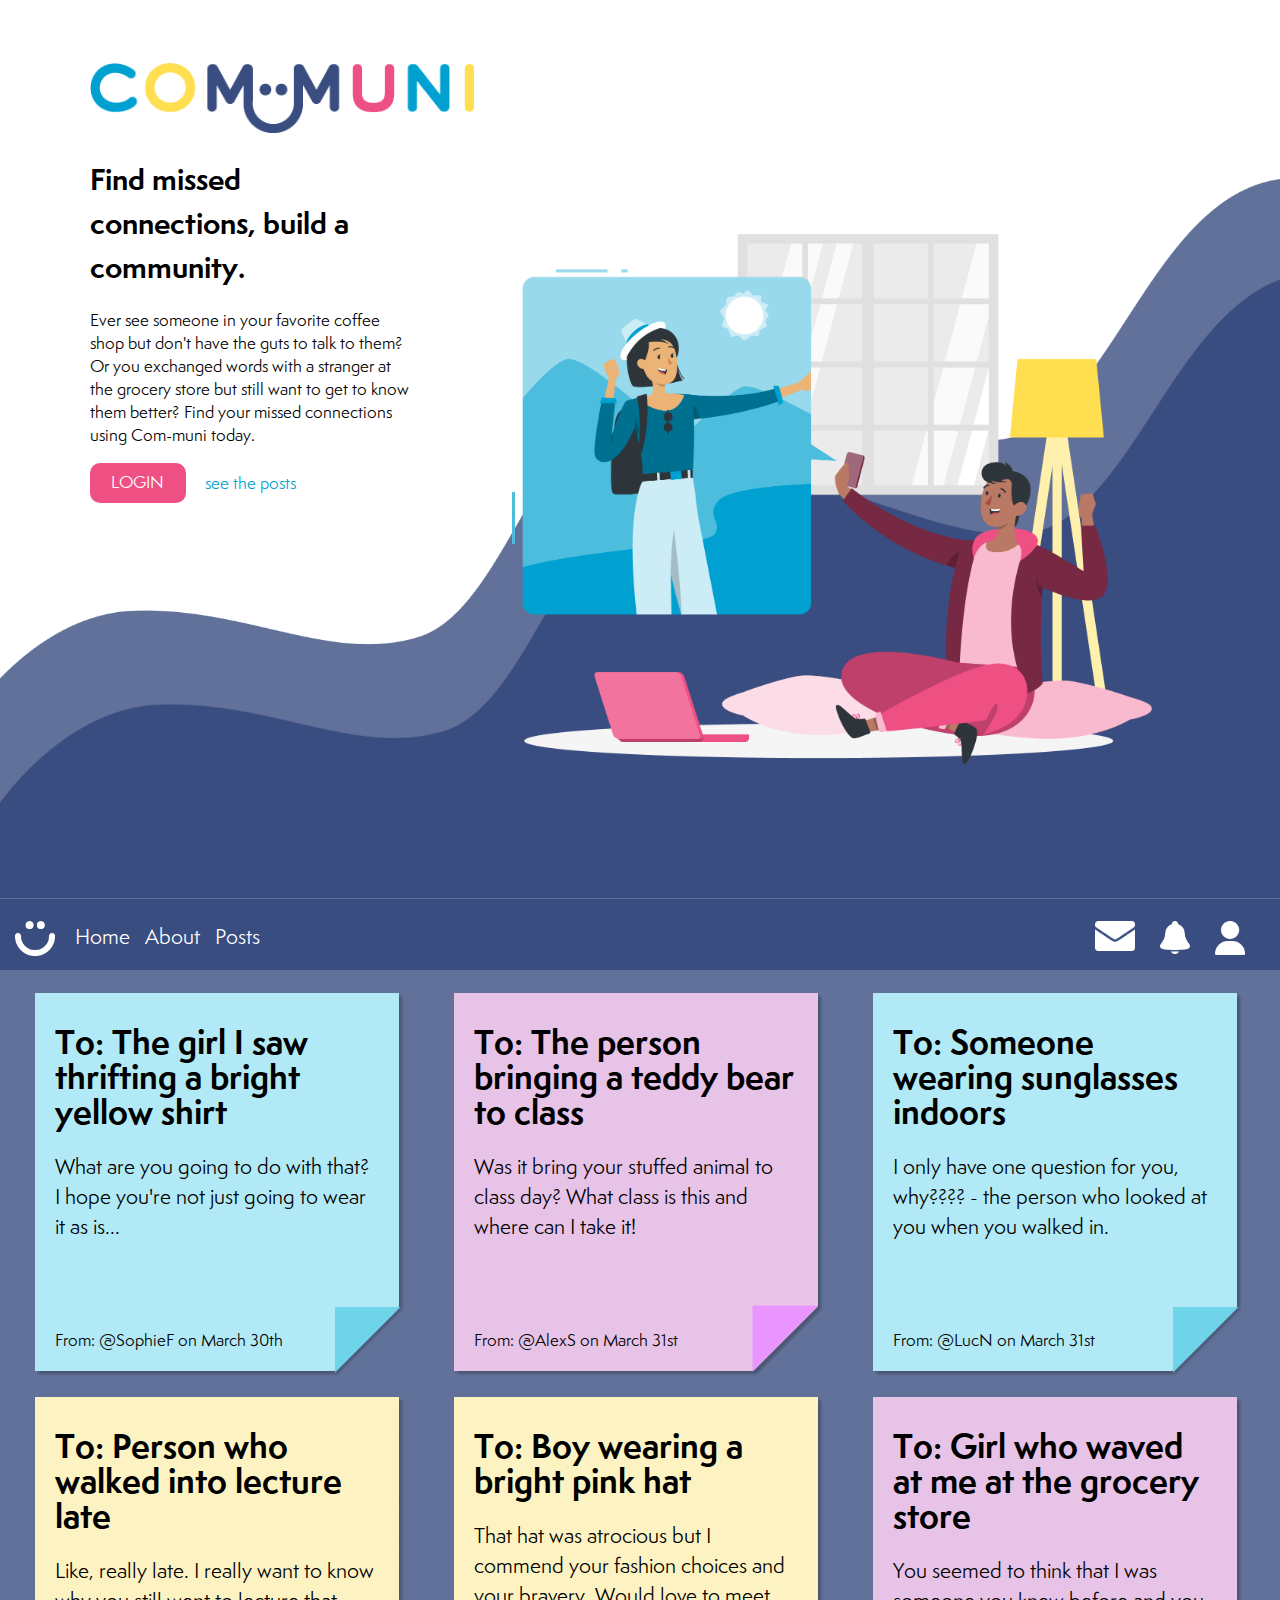
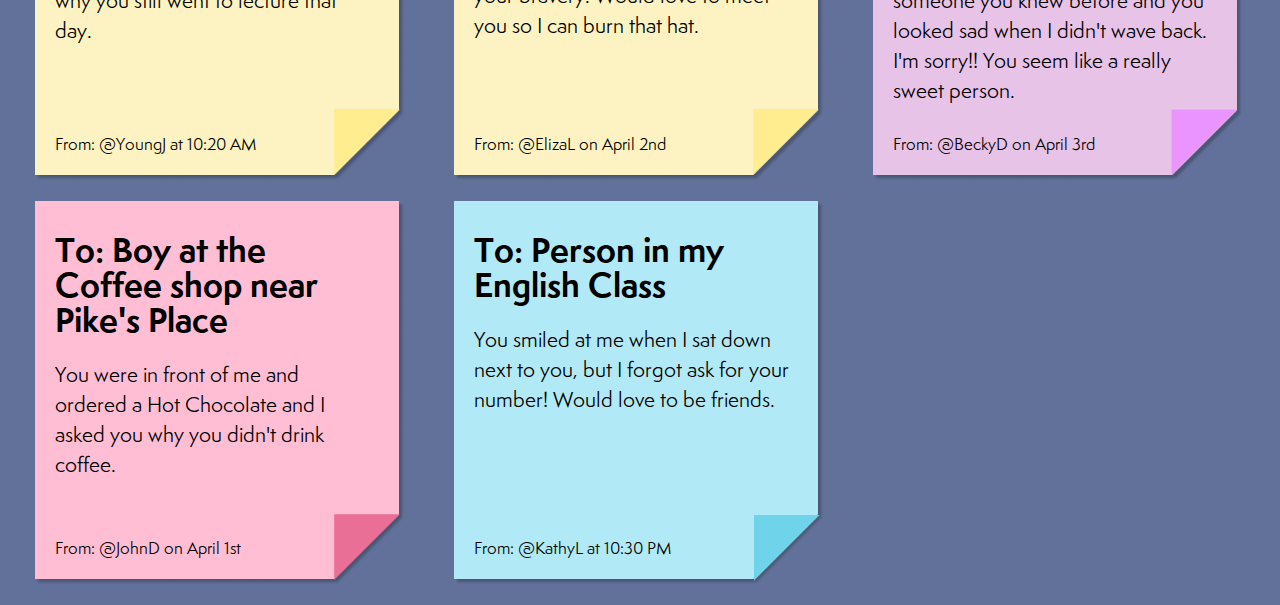
==== index.html @ 44577eff "made it so u can kinda post things!" ====
<!DOCTYPE html>
<html>

<head>
    <!--
            SWEHACKS 22 Project 
            Communi: Find your missed connection!
        -->
    <meta charset="UFT-8" />
</head>
<title>Com-muni</title>
<meta name="viewport" content="width=device-width, initial-scale=1">
<link href="style.css" rel="stylesheet">
<link rel="icon" href="assets/Icon.png" sizes="16x16" type="image/png">
</head>

<body>
    <div class="landing">
        <img class="wave" src="assets/Asset 3Wave.png">
        <img class="people" src="assets/Landing@4x.png">
        <div class="landing-side">
            <img class="logo" src="assets/Asset 1color.png">
            <h1 class="tagline">
                Find missed connections, build a community.
            </h1>
            
            <p class="blurb">Ever see someone in your favorite coffee shop
                but don't have the guts to talk to them?
                Or you exchanged words with a stranger at the grocery store
                but still want to get to know them better? Find your missed
                connections using Com-muni today.</p>
            <button class="login" onclick="window.location.href='login.html';">LOGIN</button>
            <a href="#postspage">see the posts</a>
        </div>
    </div>

    <div class="postspage" id="postspage">
        <nav id="navbar">
            <ul class="left">
                <li><img id="smiley" src="assets/Smiley White.png" width="40px" height="auto" /></li>
                <li><a href="index.html">Home</a></li>
                <li><a href="about.html">About</a></li>
                <li><a href="#postpage">Posts</a></li>
            </ul>
            <ul class="right">
                <li><a href = "login.html"><img id ="profile" src="assets/User White.png" width="30px" /></a></li>
                <li><img id="notifs" src="assets/Bell White.png" width="30px" /></li>
                <li><img id="mail" src="assets/Asset 3mail.png" width = "40px"/></li>
            </ul>
        </nav>
        </br>

        <div class = "createpostbox">
            <img id = "close" onclick="location.reload();"src="assets/X White.png" width="30px">
            <div class = postext>
                <div class = header>To:</div>
                    <textarea class = "textareaheader" id="textareahead" rows="2" placeholder="Dedicate your message here..."></textarea>
                <textarea class = "textareabody" id="textareabody" rows="4" cols="40" placeholder="Talk about your experiences, why do you want to meet them?"></textarea>
                <button id="postbtn">POST</button>
            </div>
        </div>
        <div class = "actualposts">
        </div>
        
        <img id="createpost" onclick="createpost();" src="assets/Asset 1Icons.png" width="70px">
        <div class = "colorbuttons">
            <img onclick="postcolor('pink');" src="assets/Ellipse 2Color Dots.png" id="pinkico">
            <img onclick="postcolor('purple');" src="assets/Ellipse 3Color Dots.png" id="purpleico">
            <img onclick="postcolor('yellow');" src="assets/Ellipse 4Color Dots.png" id="yellowico">
            <img onclick="postcolor('blue');" src="assets/Ellipse 5Color Dots.png" id="blueico">
        </div>
        
    </div>
</body>
<script src = "data.js"></script>
<script>

    function addPost( thread ){
        var container = document.querySelector('.actualposts');
        var html = `
        <div class="postbox" id=${thread.color}>
            <div class="postext">
                <h1 class="posthead">
                    To: ${thread.title}
                </h1>
                <p class="text">
                    ${thread.text}
                </p>
                <div class = "username">
                From: 
                <span class="usertag">${thread.author}</span>
                <span class="timestamp">${thread.timestamp}</span>
                <br>
                <br>
                </div>
            </div>
        </div>
        ` 
        container.insertAdjacentHTML('afterbegin', html);
    }

    var container = document.querySelector('.postspage');
    for( let thread of threads ){
        addPost(thread);
    }
   

    // When the user scrolls the page, execute myFunction
    window.onscroll = function () { myFunction() };

    // Get the navbar
    var navbar = document.getElementById("navbar");
    var postbtn = document.getElementById("createpost");
    console.log(postbtn)

    // Get the offset position of the navbar
    var sticky = navbar.offsetTop;
    console.log(sticky)

    // Add the sticky class to the navbar when you reach its scroll position. Remove "sticky" when you leave the scroll position
    function myFunction() {
        if( document.body.scrollTop > 20 || document.documentElement.scrollTop > 20 ){
            postbtn.style.visibility = "visible";
        } else{
            postbtn.style.visibility = "hidden";
        }
        if (window.pageYOffset >= (sticky + 10)) {
            navbar.classList.add("sticky")
        } else {
            navbar.classList.remove("sticky");
        }
    }

    function createpost(){
        document.getElementById("purpleico").style.display="initial";
        document.getElementById("pinkico").style.display="initial";
        document.getElementById("blueico").style.display="initial";
        document.getElementById("yellowico").style.display="initial";

    }

    function postcolor(color){
        const postcollect = document.getElementsByClassName("createpostbox");
        var postbox = postcollect.item(0);
        postbtn.src = "assets/Asset 2Icons.png"
        postbox.id = color;
        postbox.style.display = "initial";
        let btn = document.getElementById('postbtn');
        btn.addEventListener('click', function()
        {
            var title = document.getElementById("textareahead");
            var txt = document.getElementById("textareabody");
            var post = {
                title: title.value,
                text: txt.value,
                author: "Anonymous",
                color: color,
                timestamp: Date.now().toLocaleString()
            }
            addPost(post);
        }
        )
    }

    function closeelements(){
        document.getElementById("purpleico").style.display="none";
        document.getElementById("pinkico").style.display="none";
        document.getElementById("blueico").style.display="none";
        document.getElementById("yellowico").style.display="none";
    }
</script>

</html>
---- style.css ----
@font-face {
    font-family: SemplicitaProB;
    src: url("semplicitapro/SemplicitaPro-Bold.otf");
    font-style: bold;
}

@font-face {
    font-family: SemplicitaPro;
    src: url("semplicitapro/SemplicitaPro-BoldItalic.otf");
    font-style: bold;
    font-style: italic;
}

@font-face {
    font-family: SemplicitaPro;
    src: url("semplicitapro/SemplicitaPro-Italic.otf");
    font-style: italic;
}

@font-face {
    font-family: SemplicitaPro;
    src: url("semplicitapro/SemplicitaPro.otf");
    font-style: normal;
    
}

*{
    font-family: 'SemplicitaPro', sans-serif;
    font-style: normal;
    list-style: none;
    padding: 0;
}

body{
    display: block;
    width: 100%;
    background-color: #3A4D80;
    margin-top: 0;
    margin-bottom: 0;
    margin-left: 0;
    margin-right: 0;
}

#navbar{
    position: sticky;
    width: 100%;
    padding-top: 5px;
    padding-bottom: 25px;
    color:white;
    background-color: #3A4D80; 
    transition: top 0.3s;
    height: 40px;
}

#navbar .right{
    margin-right: 25px;
}

#navbar li{
    display: block;
    text-align: center;
    text-decoration: none;
    padding-left: 15px;
    color: white;
}

#navbar a{
    color:white;
    text-decoration: none;
    margin-top: 5px;
    font-size: 20px;
}

#navbar .left li{
    float: left;
}

#navbar .right li{
    float: right;
    padding-right: 10px;
}

.landing{
    top: -1px;
    position: relative;
    height: 100vh;
    background-color: white;
}

.landing-side{
    position: absolute;
    margin-left: 7%;
    padding-top: 5%;
    width:25vw;
    z-index: 1;
}

.landing-side h1{
    font-family: 'SemplicitaProB';
    font-size: 1.75em;
}

.wave{
    width: 100%;
    height: 80%;
    position: absolute;
    bottom: 0px;
    left: 0px;
    z-index: 0;
}

.people{
    position: absolute;
    width: 50vw;
    right: 10vw;
    max-width: 800px;
    bottom: 15vh;
}

.logo{
    width: 30vw;
}

.login{
    background-color: #EF5084;
    width: 6em;
    border: none;
    height: 2.5em;
    border-radius: 10px;
    font-size:1em;
    font-family: 'SemplicitaPro';
    color: white;
    margin-right: 15px;
}

.landing-side a{
    color: #00A1D0;
    text-decoration: none;
}

.postspage{
    background-color: #617199;
    overflow: auto;
}   

.posts{
    background-color: #617199;
}

.postbox{
    position: relative;
    float: left;
    margin-left: 35px;
    margin-bottom: 20px;
    width: 30vw;
    height: 30vw;
    z-index: 0;
}

.postbox .postext{
    width: 25vw;
    margin-left: 20px;
    padding-top: 10px;
}

.postbox .username{
    position: absolute;
    bottom: 2px;
}

.postbox .posthead{
    font-size:2em;
    font-family: 'SemplicitaProB';
    line-height: 35px;
}

.postbox .text{
    font-size:1.25em;
}


.sticky {
    position: fixed !important;
    top:0 !important;
    background-color: #3A4D80;
    z-index: 1;
    transition: top, 0.5s;
}

#smiley {
    padding-bottom: 10px;
    padding-right: 5px;
}

.loginscreen{
    position: absolute;
    background-color: white;
    width: 35vw;
    left:10vw;
    top:14vh;
    padding-bottom: 30px;
    border-radius: 40px;
    box-shadow: 4px 4px 20px 10px rgba(0, 0, 0, 0.25);
}

.loginimage{
    position: absolute;
    width: 50vw;
    max-width: 800px;
    bottom: 5vh;
    right: 0;

}

.logintext{
    margin-left: 30px;
}

.loginbody{
    background-color: #617199;
}

.loginscreen .title h1 {
    padding-top: 30px;
    font-family: 'SemplicitaProB';
    line-height: 10px;
}

.loginscreen .email h2, .loginscreen .password h2 {
    font-family: 'SemplicitaProB';
    font-size: 1em;
    line-height: 10px;
    padding-top: 15px ;
}

.loginscreen .email input[type="text" i], .password input[type="password"]{
    width: 28vw;
    border-color: white;
    box-shadow: inset 1px 1px 4px rgba(0, 0, 0, 0.15);
    border-radius: 4px;
    height: 30px;
}

.loginscreen .rememberme {
    padding-top: 10px;
    font-size: 14px;
}

.loginscreen .loginbutton {
    font-family: 'SemplicitaProB';
    width: 28vw;
    text-align: center;
    background-color: #EF5084;
    color:white;
    border-radius: 2;
    border: none;
    height: 40px;
}

::placeholder{
    padding-left:10px;
}

.loginscreen .title a{
    color:#EF5084;
    text-decoration: none;
    font-family: 'SemplicitaProB';
}

.loginscreen .password a {
    color:#EF5084;
    text-decoration: none;
    text-align: right;
    padding-left: 5px;
    font-size:12px;
}

.loginbody .close {
    position:absolute;
    top:50px;
    left:50px;
    width: 3vw;
}

.aboutbody{
    background-color: #617199;
    height: 80vh;
}

.navbarabout{
    padding-top: 0px !important;
    padding-bottom: 20px !important;
    height: 35px !important;
}

.aboutbody .abouttitle h1{
    font-family: 'SemplicitaProB';
    font-size: 2.5em;
    color: white;
}

.aboutbody .abouttext p{
    color:white;
}

.aboutblurb{
    position: relative;
    width:35vw;
    margin-left: 6vw;
    padding-top: 5vh;
}

.abouttext a {
    color:#EF5084;
    text-decoration: none;
}

.aboutpeople{
    position: absolute;
    width: 42vw;
    right: 10vw;
    max-width: 550px;
    top:20vh;
}

#blue{
    background-image: url("assets/Asset 1Blue.png");
    background-size: contain;
    background-repeat: no-repeat;
}

#purple{
    background-image: url("assets/Asset 3Purple.png");
    background-size: contain;
    background-repeat: no-repeat;
}

#pink{
    background-image: url("assets/Asset 1Pink.png");
    background-size: contain;
    background-repeat: no-repeat;
}

#yellow{
    background-image: url("assets/Asset 2Yellow.png");
    background-size: contain;
    background-repeat: no-repeat;
}

#createpost{
    visibility: hidden;
    position: fixed;
    bottom:25px;
    right:20px;
}


.createpostbox{
    display: none;
    position: relative;
    float: left;
    margin-left: 35px;
    margin-bottom: 20px;
    width: 30vw;
    height: 30vw;
    z-index: 0;
    transition: top 0.5s;
}

.createpostbox .postext{
    margin-left: 20px;
    padding-top: 10px;
}

#close{
    position: relative;
    left: 25vw;
    top: 20px;

    
}

.createpostbox button{
    position: absolute;
    font-size:1.25em;
    background-color: #3A4D80;
    color: white;
    border-radius: 4px;
    border: none;
    width: 80px;
    bottom: 2px;
    left: 20px;
    margin-bottom: 20px;
}

.createpostbox .header{
    position: relative;
    top:-10px;
    font-size:2em;
    font-family: 'SemplicitaProB';
    line-height: 15px;
    margin-left:5px;
}

.createpostbox .textareabody{
    width: 25vw;
    background: transparent;
    border: none;
    font-size:1.25em;
}

.createpostbox .textareaheader{
    font-family: 'SemplicitaProB';
    width: 25vw;
    padding-top:5px ;
    background: transparent;
    border: none;
    font-size:2em;
}

.textareaheader::placeholder{
    color:rgba(0, 0, 0, 0.4);
}

.textareabody::placeholder{
    color:rgba(0, 0, 0, 0.25)
}

.colorbuttons img{
    width: 35px;
}

.colorbuttons #pinkico{
    display: none;
    position: fixed;
    bottom:105px;
    right:40px;
}

.colorbuttons #purpleico{
    display: none;
    position: fixed;
    bottom:95px;
    right:75px;
}

.colorbuttons #blueico{
    display: none;
    position: fixed;
    bottom:65px;
    right:100px;
}

.colorbuttons #yellowico{
    display: none;
    position: fixed;
    bottom:25px;
    right:100px;
}
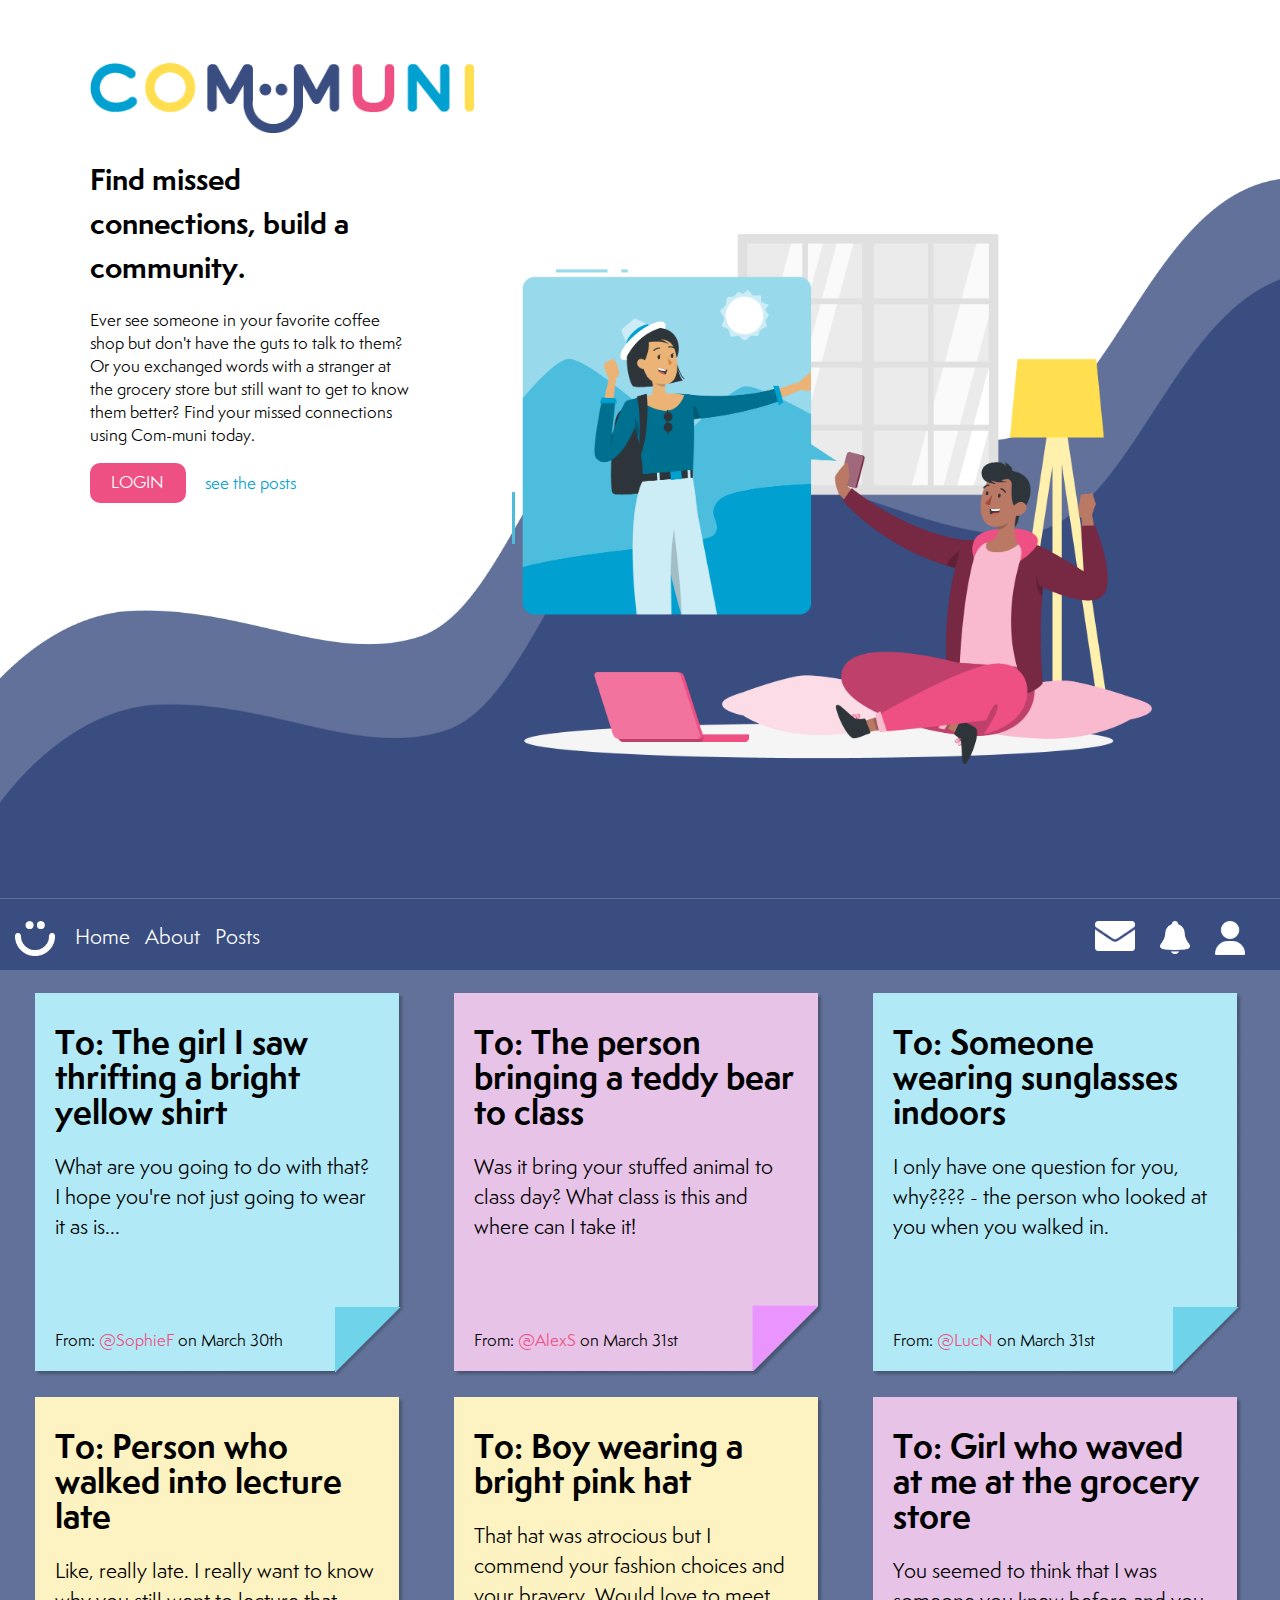
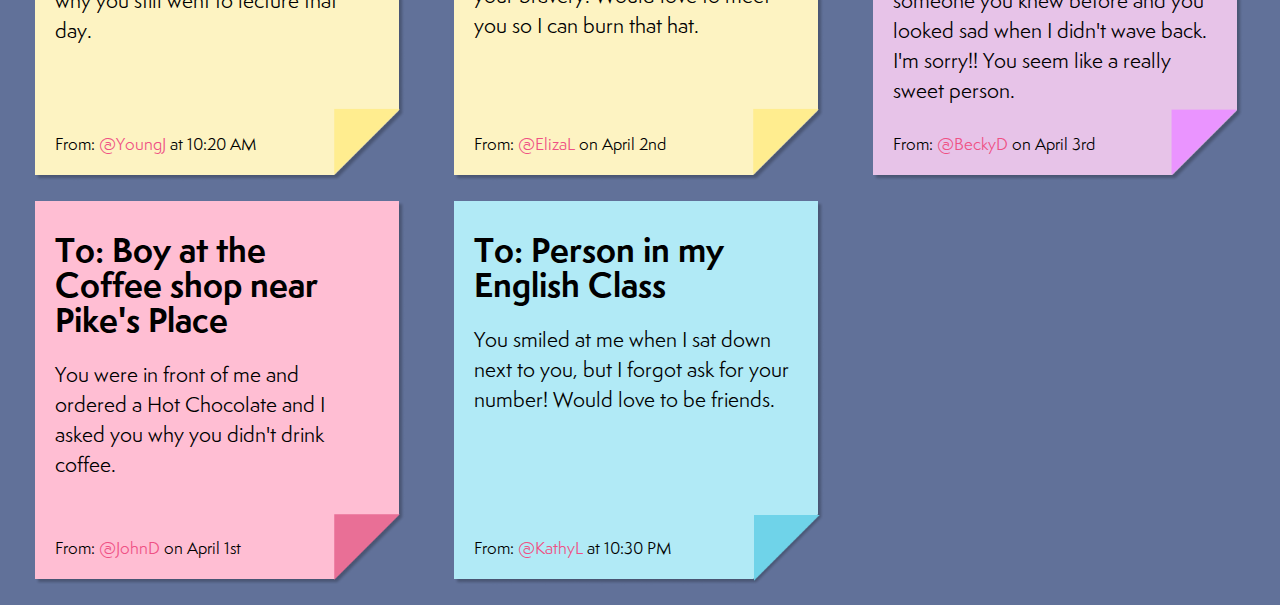
==== commit f38de6ca: "changed color names" ====
--- a/index.html
+++ b/index.html
@@ -1,6 +1,5 @@
 <!DOCTYPE html>
 <html>
-
 <head>
     <!--
             SWEHACKS 22 Project 
@@ -23,7 +22,7 @@
             <h1 class="tagline">
                 Find missed connections, build a community.
             </h1>
-            
+
             <p class="blurb">Ever see someone in your favorite coffee shop
                 but don't have the guts to talk to them?
                 Or you exchanged words with a stranger at the grocery store
@@ -43,42 +42,44 @@
                 <li><a href="#postpage">Posts</a></li>
             </ul>
             <ul class="right">
-                <li><a href = "login.html"><img id ="profile" src="assets/User White.png" width="30px" /></a></li>
+                <li><a href="login.html"><img id="profile" src="assets/User White.png" width="30px" /></a></li>
                 <li><img id="notifs" src="assets/Bell White.png" width="30px" /></li>
-                <li><img id="mail" src="assets/Asset 3mail.png" width = "40px"/></li>
+                <li><img id="mail" src="assets/Asset 3mail.png" width="40px" /></li>
             </ul>
         </nav>
         </br>
 
-        <div class = "createpostbox">
-            <img id = "close" onclick="location.reload();"src="assets/X White.png" width="30px">
-            <div class = postext>
-                <div class = header>To:</div>
-                    <textarea class = "textareaheader" id="textareahead" rows="2" placeholder="Dedicate your message here..."></textarea>
-                <textarea class = "textareabody" id="textareabody" rows="4" cols="40" placeholder="Talk about your experiences, why do you want to meet them?"></textarea>
+        <div class="createpostbox">
+            <span class="closebtn" onclick="closeelements();">
+                <img id="close" src="assets/X White.png" width="30px"></span>
+            <div class=postext>
+                <div class=header>To:</div>
+                <textarea class="textareaheader" id="textareahead" rows="2"
+                    placeholder="Dedicate your message here..."></textarea>
+                <textarea class="textareabody" id="textareabody" rows="4" cols="40"
+                    placeholder="Talk about your experiences, why do you want to meet them?"></textarea>
                 <button id="postbtn">POST</button>
             </div>
         </div>
-        <div class = "actualposts">
-        </div>
-        
-        <img id="createpost" onclick="createpost();" src="assets/Asset 1Icons.png" width="70px">
-        <div class = "colorbuttons">
+        <div class="actualposts">
+        </div>
+        <img id="createpost" onclick="createpost();" src="assets/Asset 2Icons.png" width="70px">
+        <div class="colorbuttons">
             <img onclick="postcolor('pink');" src="assets/Ellipse 2Color Dots.png" id="pinkico">
             <img onclick="postcolor('purple');" src="assets/Ellipse 3Color Dots.png" id="purpleico">
             <img onclick="postcolor('yellow');" src="assets/Ellipse 4Color Dots.png" id="yellowico">
             <img onclick="postcolor('blue');" src="assets/Ellipse 5Color Dots.png" id="blueico">
         </div>
-        
+
     </div>
 </body>
-<script src = "data.js"></script>
+<script src="data.js"></script>
 <script>
 
-    function addPost( thread ){
+    function addPost(thread) {
         var container = document.querySelector('.actualposts');
         var html = `
-        <div class="postbox" id=${thread.color}>
+        <div class="postbox" id=${thread.color} onclick="openoverlay(${thread.count})">
             <div class="postext">
                 <h1 class="posthead">
                     To: ${thread.title}
@@ -88,22 +89,43 @@
                 </p>
                 <div class = "username">
                 From: 
-                <span class="usertag">${thread.author}</span>
+                <span class="usertag" style = "color:#EF5084;">${thread.author}</span>
                 <span class="timestamp">${thread.timestamp}</span>
                 <br>
                 <br>
                 </div>
             </div>
         </div>
-        ` 
+        <div class = "overlay" id = "div${thread.count}">
+            <span class="closebtn" onclick="closeoverlay(${thread.count}); window.onscroll = function () { myFunction() };"><img id="close" src="assets/X White.png" width="30px"></span>
+            <div class = "wrapper">
+                <div class = "content">
+                <h2>
+                    RE: ${thread.title}
+                </h2>
+                <p>
+                    To: ${thread.author}
+                </p>
+                <p>
+                    From: Anonymous
+                </p>
+                <textarea class = "textareamessage" placeholder="Type your message here..." rows="5" cols="40"></textarea>
+                <div class = "bottombtns">
+                <a href = ''>Save Draft</a>
+                <button id="send">SEND MESSAGE</button>
+                </div>
+            </div>
+            </div>
+        </div>
+        `
         container.insertAdjacentHTML('afterbegin', html);
     }
 
     var container = document.querySelector('.postspage');
-    for( let thread of threads ){
+    for (let thread of threads) {
         addPost(thread);
     }
-   
+
 
     // When the user scrolls the page, execute myFunction
     window.onscroll = function () { myFunction() };
@@ -111,7 +133,7 @@
     // Get the navbar
     var navbar = document.getElementById("navbar");
     var postbtn = document.getElementById("createpost");
-    console.log(postbtn)
+    var overlays = document.getElementsByClassName("overlay");
 
     // Get the offset position of the navbar
     var sticky = navbar.offsetTop;
@@ -119,10 +141,13 @@
 
     // Add the sticky class to the navbar when you reach its scroll position. Remove "sticky" when you leave the scroll position
     function myFunction() {
-        if( document.body.scrollTop > 20 || document.documentElement.scrollTop > 20 ){
+        if (document.body.scrollTop > 20 || document.documentElement.scrollTop > 20) {
             postbtn.style.visibility = "visible";
-        } else{
+        } else {
             postbtn.style.visibility = "hidden";
+            for( let overlay of overlays ){
+                overlay.style.display = "none";
+            }
         }
         if (window.pageYOffset >= (sticky + 10)) {
             navbar.classList.add("sticky")
@@ -131,42 +156,87 @@
         }
     }
 
-    function createpost(){
-        document.getElementById("purpleico").style.display="initial";
-        document.getElementById("pinkico").style.display="initial";
-        document.getElementById("blueico").style.display="initial";
-        document.getElementById("yellowico").style.display="initial";
-
-    }
-
-    function postcolor(color){
+    function openoverlay( count ){
+        overlay = document.getElementById("div"+count);
+        overlay.style.display = "initial";
+        overlay.style.opacity = "1"; 
+        window.onscroll = function(){
+            // Get the current page scroll position
+            scrollTop = window.pageYOffset || document.documentElement.scrollTop;
+            scrollLeft = window.pageXOffset || document.documentElement.scrollLeft,
+  
+        // if any scroll is attempted, set this to the previous value
+            window.onscroll = function() {
+                window.scrollTo(scrollLeft, scrollTop);
+            };
+        };
+    }
+
+    function closeoverlay( count ){
+        overlay = document.getElementById("div"+count);
+        overlay.style.display = "none";
+        overlay.style.opacity = "0";
+        window.onscroll( function(){myFunction()});
+    }
+
+    function createpost() {
+        document.getElementById("purpleico").style.display = "initial";
+        document.getElementById("pinkico").style.display = "initial";
+        document.getElementById("blueico").style.display = "initial";
+        document.getElementById("yellowico").style.display = "initial";
+        postbtn.src = "assets/Asset 1Icons.png"
+    }
+
+    var color;
+
+    function postcolor(colori) {
+        color = colori;
         const postcollect = document.getElementsByClassName("createpostbox");
         var postbox = postcollect.item(0);
+        postbox.id = colori;
+        postbox.style.display = "initial";
+    }
+
+    let btn = document.getElementById('postbtn');
+    btn.addEventListener('click', function () {
+        var title = document.getElementById("textareahead");
+        var txt = document.getElementById("textareabody");
+        var post = {
+            title: title.value,
+            text: txt.value,
+            author: "Anonymous",
+            color: color,
+            timestamp: "on " + new Date(Date.now()).toDateString(),
+            count: 8
+        }
+        localStorage.setItem('threads', JSON.stringify(threads));
+        closeelements();
+        addPost(post);
+    }
+    )
+
+    function closeelements() {
+        document.getElementById("purpleico").style.display = "none";
+        document.getElementById("pinkico").style.display = "none";
+        document.getElementById("blueico").style.display = "none";
+        document.getElementById("yellowico").style.display = "none";
+        var title = document.getElementById("textareahead");
+        var txt = document.getElementById("textareabody");
+        title.value = "";
+        txt.value = "";
+        const postcollect = document.getElementsByClassName("createpostbox");
+
+        var postbox = postcollect.item(0);
+        postbox.style.display = "none";
         postbtn.src = "assets/Asset 2Icons.png"
-        postbox.id = color;
-        postbox.style.display = "initial";
-        let btn = document.getElementById('postbtn');
-        btn.addEventListener('click', function()
-        {
-            var title = document.getElementById("textareahead");
-            var txt = document.getElementById("textareabody");
-            var post = {
-                title: title.value,
-                text: txt.value,
-                author: "Anonymous",
-                color: color,
-                timestamp: Date.now().toLocaleString()
-            }
-            addPost(post);
-        }
-        )
-    }
-
-    function closeelements(){
-        document.getElementById("purpleico").style.display="none";
-        document.getElementById("pinkico").style.display="none";
-        document.getElementById("blueico").style.display="none";
-        document.getElementById("yellowico").style.display="none";
+    }
+
+    var threads;
+    if (localStorage && localStorage.getItem('threads')) {
+        threads = JSON.parse(localStorage.getItem('threads'));
+    } else {
+        threads = defaultThreads;
+        localStorage.setItem('threads', JSON.stringify(defaultThreads));
     }
 </script>
 
--- a/style.css
+++ b/style.css
@@ -50,6 +50,7 @@
     background-color: #3A4D80; 
     transition: top 0.3s;
     height: 40px;
+    z-index: 6;
 }
 
 #navbar .right{
@@ -112,6 +113,7 @@
 .people{
     position: absolute;
     width: 50vw;
+    min-width: 325px;
     right: 10vw;
     max-width: 800px;
     bottom: 15vh;
@@ -153,12 +155,15 @@
     margin-left: 35px;
     margin-bottom: 20px;
     width: 30vw;
+    min-width: 350px;
     height: 30vw;
+    min-height: 350px;
     z-index: 0;
 }
 
 .postbox .postext{
     width: 25vw;
+    min-width: 280px;
     margin-left: 20px;
     padding-top: 10px;
 }
@@ -196,6 +201,7 @@
     position: absolute;
     background-color: white;
     width: 35vw;
+    min-width:320px;
     left:10vw;
     top:14vh;
     padding-bottom: 30px;
@@ -235,6 +241,7 @@
 
 .loginscreen .email input[type="text" i], .password input[type="password"]{
     width: 28vw;
+    min-width: 250px;
     border-color: white;
     box-shadow: inset 1px 1px 4px rgba(0, 0, 0, 0.15);
     border-radius: 4px;
@@ -249,6 +256,7 @@
 .loginscreen .loginbutton {
     font-family: 'SemplicitaProB';
     width: 28vw;
+    min-width: 250px;
     text-align: center;
     background-color: #EF5084;
     color:white;
@@ -324,6 +332,7 @@
 }
 
 #blue{
+    
     background-image: url("assets/Asset 1Blue.png");
     background-size: contain;
     background-repeat: no-repeat;
@@ -362,7 +371,9 @@
     margin-left: 35px;
     margin-bottom: 20px;
     width: 30vw;
+    min-width: 350px;
     height: 30vw;
+    min-height: 350px;
     z-index: 0;
     transition: top 0.5s;
 }
@@ -404,6 +415,7 @@
 
 .createpostbox .textareabody{
     width: 25vw;
+    min-width: 280px;
     background: transparent;
     border: none;
     font-size:1.25em;
@@ -412,6 +424,7 @@
 .createpostbox .textareaheader{
     font-family: 'SemplicitaProB';
     width: 25vw;
+    min-width: 280px;
     padding-top:5px ;
     background: transparent;
     border: none;
@@ -458,3 +471,181 @@
     right:100px;
 }
 
+/* overlay screen */
+.overlay{
+    width: 100vw;
+    height: 100vh;
+    position: fixed;
+    top: 0px;
+    left: 0px;
+    background:rgba(58, 77, 128, 0.8);
+    transition: opacity 500ms;
+    display: none;
+    opacity: 0;
+    z-index: 16;
+}
+
+.overlay:target{
+    display: initial;
+    opacity: 1;
+}
+
+.wrapper {
+	margin: 70px auto;
+	padding: 20px;
+	background: white;
+	border-radius: 40px;
+	width: 65vw;
+    height: 40vh;
+	position: relative;
+    top: 20vh;
+	transition: all 5s ease-in-out;
+}
+.wrapper h2 {
+	margin-top: 15px;
+	color: black;
+    font-family: 'SemplicitaProB';
+    font-size: 2em;
+    line-height: 15px;
+}
+.overlay #close{
+	position: absolute;
+	top: 100px;
+    left: 100px;
+	transition: all 200ms;
+	font-size: 30px;
+	font-weight: bold;
+	text-decoration: none;
+	color: #333;
+    z-index: 10;
+}
+.wrapper .content {
+    margin-left: 25px;
+    margin-right: 25px;
+    margin-top: 25px;
+}
+
+.wrapper textarea{
+    width: 60vw;
+    height: 15vh;
+    border-color: white;
+    box-shadow: inset 1px 1px 4px rgba(0, 0, 0, 0.5);
+    border-radius: 4px;
+    border: none;
+    
+}
+
+.wrapper textarea::placeholder{
+    font-size: 1.25em;
+
+}
+
+.wrapper p {
+    line-height: 15px;;
+}
+
+.wrapper .bottombtns {
+    position: absolute;
+    bottom: 40px;
+    right: 50px;
+}
+
+.bottombtns button{
+    width: 200px;
+    font-family: 'SemplicitaProB';
+    color:white;
+    background-color: #EF5084;
+    border: none;
+    height: 41px;
+}
+
+.bottombtns a {
+    font-family: 'SemplicitaProB';
+    text-decoration: none;
+    padding-right: 15px;
+    color: #EF5084;
+}
+
+@media screen and (max-width:800px) {
+    .landing-side{
+        width: 80vw;
+    }
+
+    #close{
+        left: 250px;
+    }
+
+    .abouttext, .abouttitle{
+        min-width: 350px;
+    }
+
+    .aboutpeople{
+        top:60%;
+        bottom:10px;
+        min-width: 300px;
+    }
+
+    #navbar img{
+        width: 25px;
+    }
+
+     #mail{
+        width: 35px !important;
+    }
+
+    #navbar li{
+        padding-left: 8px;
+    }
+
+    #navbar a{
+        font-size:1em;
+    }
+
+    .people{
+        top: 65%;
+    }
+
+    .postext .text{
+        font-size: 1.1em;
+    }
+
+    .postext .posthead{
+        font-size:1.7em;
+    }
+
+    .wrapper h2{
+        line-height: 40px;
+        font-size: 1.7em;
+    }
+
+    .wrapper {
+        min-height: 500px;
+        margin-top: 1vh;
+    }
+
+    .wrapper button {
+        width: 175px;
+    }
+
+    .wrapper .bottombtns{
+        left: 30px;
+    }
+
+    .wrapper .content {
+        margin-left: 15px;
+        margin-top: 15px;
+    }
+
+    .overlay #close{
+        top:50px;
+        left: 50px;
+    }
+}
+
+@media screen and (max-width:390px) {
+    .people{
+        visibility: hidden;
+    }
+
+
+}